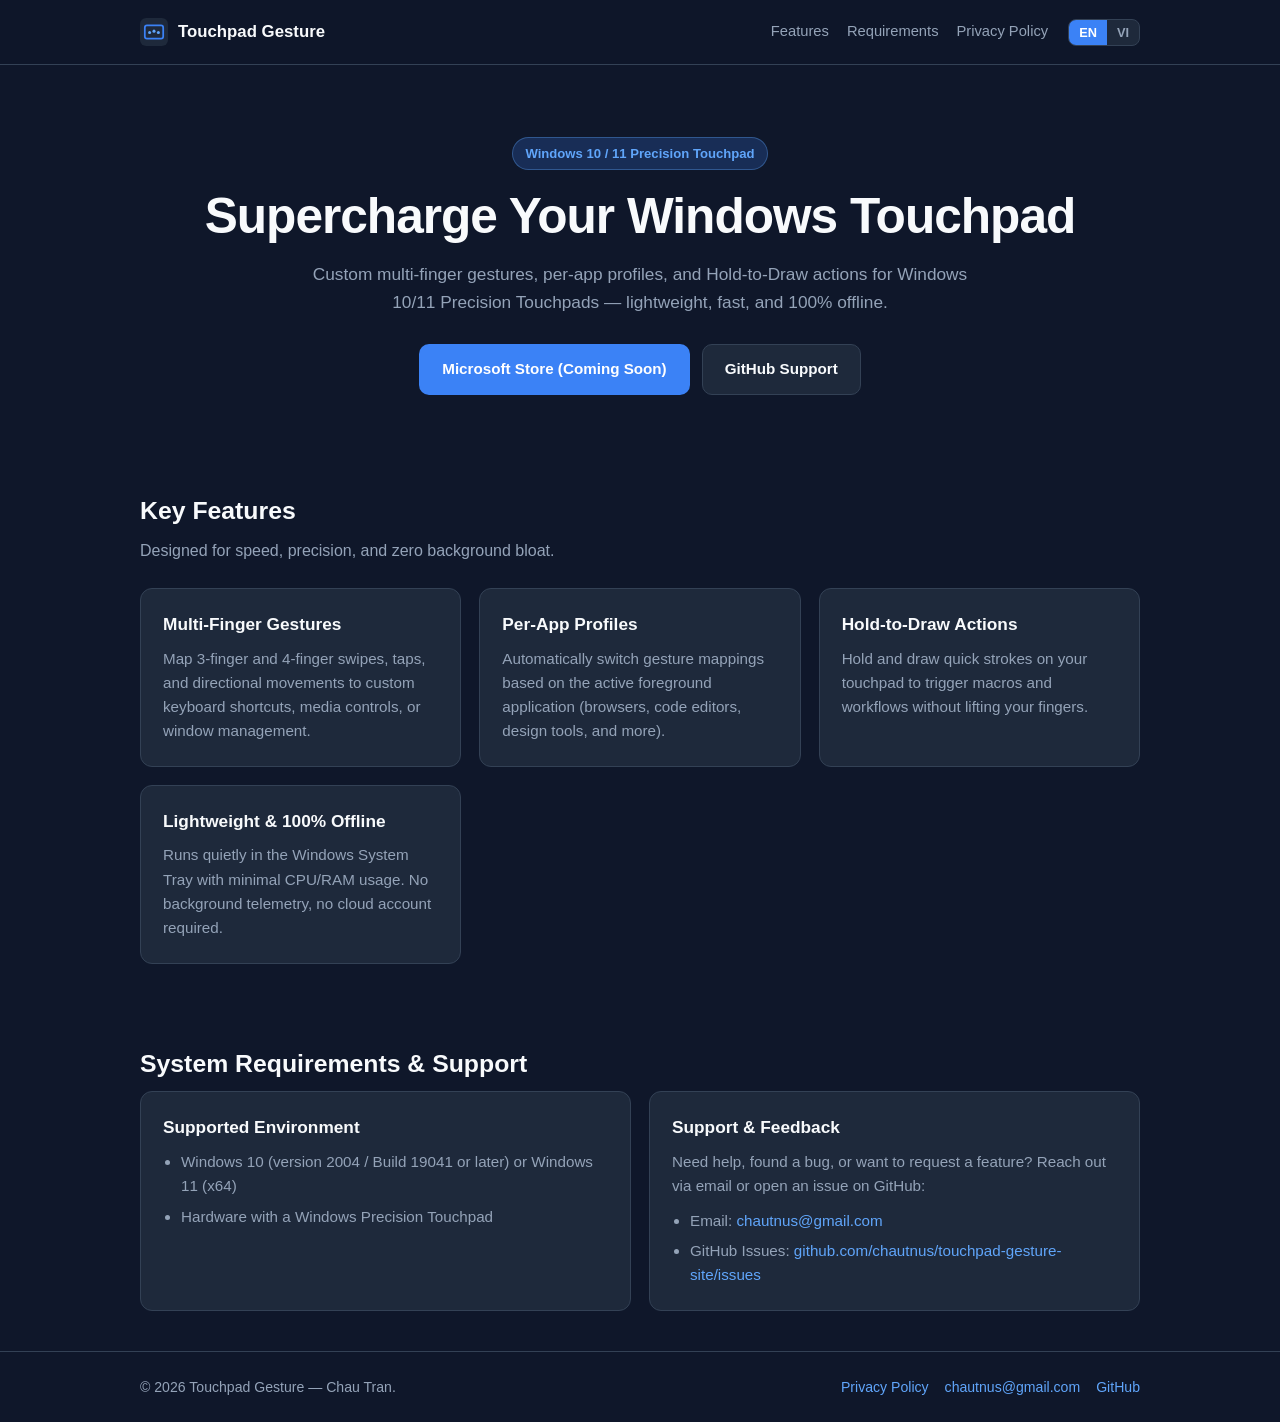
==== index.html @ 79bc2dd9 "Initial landing page and privacy policy for Touchpad Gesture" ====
<!DOCTYPE html>
<html lang="en">
<head>
  <meta charset="UTF-8" />
  <meta name="viewport" content="width=device-width, initial-scale=1.0" />
  <title>Touchpad Gesture — Windows 10/11 Precision Touchpad Utility</title>
  <meta name="description" content="Precision touchpad multi-finger gestures, per-app profiles, and Hold-to-Draw actions for Windows 10/11." />
  <link rel="stylesheet" href="assets/site.css" />
</head>
<body>
  <header class="site-header">
    <div class="container header-inner">
      <a class="brand" href="index.html">
        <svg width="28" height="28" viewBox="0 0 64 64" aria-hidden="true">
          <rect width="64" height="64" rx="14" fill="#1e293b" />
          <rect x="11" y="17" width="42" height="30" rx="5" fill="none" stroke="#3b82f6" stroke-width="4" />
          <circle cx="22" cy="33" r="3.5" fill="#60a5fa" />
          <circle cx="32" cy="30" r="3.5" fill="#60a5fa" />
          <circle cx="42" cy="33" r="3.5" fill="#60a5fa" />
        </svg>
        <span>Touchpad Gesture</span>
      </a>

      <div class="nav-group">
        <nav class="nav-links" aria-label="Primary">
          <a href="#features" data-i18n="nav_features">Features</a>
          <a href="#requirements" data-i18n="nav_requirements">Requirements</a>
          <a href="privacy.html" data-i18n="nav_privacy">Privacy Policy</a>
        </nav>

        <div class="lang-switch" role="group" aria-label="Language">
          <button type="button" class="lang-btn" data-lang="en">EN</button>
          <button type="button" class="lang-btn" data-lang="vi">VI</button>
        </div>
      </div>
    </div>
  </header>

  <main>
    <section class="hero">
      <div class="container">
        <span class="badge" data-i18n="hero_badge">Windows 10 / 11 Precision Touchpad</span>
        <h1 data-i18n="hero_title">Supercharge Your Windows Touchpad</h1>
        <p data-i18n="hero_desc">
          Custom multi-finger gestures, per-app profiles, and Hold-to-Draw actions for Windows 10/11 Precision Touchpads — lightweight, fast, and 100% offline.
        </p>
        <div class="cta-row">
          <a class="btn btn-primary" href="#features" data-i18n="hero_cta_store">
            Microsoft Store (Coming Soon)
          </a>
          <a class="btn btn-secondary" href="https://github.com/chautnus/touchpad-gesture-site/issues" target="_blank" rel="noopener noreferrer">
            GitHub Support
          </a>
        </div>
      </div>
    </section>

    <section id="features" class="section">
      <div class="container">
        <h2 class="section-title" data-i18n="features_title">Key Features</h2>
        <p class="section-sub" data-i18n="features_sub">Designed for speed, precision, and zero background bloat.</p>

        <div class="grid-2">
          <article class="card">
            <h3 data-i18n="feat_1_title">Multi-Finger Gestures</h3>
            <p data-i18n="feat_1_desc">
              Map 3-finger and 4-finger swipes, taps, and directional movements to custom keyboard shortcuts, media controls, or window management.
            </p>
          </article>

          <article class="card">
            <h3 data-i18n="feat_2_title">Per-App Profiles</h3>
            <p data-i18n="feat_2_desc">
              Automatically switch gesture mappings based on the active foreground application (browsers, code editors, design tools, and more).
            </p>
          </article>

          <article class="card">
            <h3 data-i18n="feat_3_title">Hold-to-Draw Actions</h3>
            <p data-i18n="feat_3_desc">
              Hold and draw quick strokes on your touchpad to trigger macros and workflows without lifting your fingers.
            </p>
          </article>

          <article class="card">
            <h3 data-i18n="feat_4_title">Lightweight &amp; 100% Offline</h3>
            <p data-i18n="feat_4_desc">
              Runs quietly in the Windows System Tray with minimal CPU/RAM usage. No background telemetry, no cloud account required.
            </p>
          </article>
        </div>
      </div>
    </section>

    <section id="requirements" class="section">
      <div class="container">
        <h2 class="section-title" data-i18n="req_title">System Requirements &amp; Support</h2>
        <div class="grid-2">
          <article class="card">
            <h3 data-i18n="req_os_title">Supported Environment</h3>
            <ul>
              <li data-i18n="req_os_1">Windows 10 (version 2004 / Build 19041 or later) or Windows 11 (x64)</li>
              <li data-i18n="req_os_2">Hardware with a Windows Precision Touchpad</li>
            </ul>
          </article>

          <article class="card">
            <h3 data-i18n="support_title">Support &amp; Feedback</h3>
            <p data-i18n="support_desc">
              Need help, found a bug, or want to request a feature? Reach out via email or open an issue on GitHub:
            </p>
            <ul style="margin-top: 10px;">
              <li>
                <span data-i18n="support_email_label">Email:</span>
                <a href="mailto:chautnus@gmail.com">chautnus@gmail.com</a>
              </li>
              <li>
                <span data-i18n="support_github_label">GitHub Issues:</span>
                <a href="https://github.com/chautnus/touchpad-gesture-site/issues" target="_blank" rel="noopener noreferrer">
                  github.com/chautnus/touchpad-gesture-site/issues
                </a>
              </li>
            </ul>
          </article>
        </div>
      </div>
    </section>
  </main>

  <footer class="site-footer">
    <div class="container footer-inner">
      <span data-i18n="footer_copy">© 2026 Touchpad Gesture — Chau Tran.</span>
      <div class="footer-links">
        <a href="privacy.html" data-i18n="nav_privacy">Privacy Policy</a>
        <a href="mailto:chautnus@gmail.com">chautnus@gmail.com</a>
        <a href="https://github.com/chautnus/touchpad-gesture-site" target="_blank" rel="noopener noreferrer">GitHub</a>
      </div>
    </div>
  </footer>

  <script src="assets/i18n.js"></script>
</body>
</html>
---- assets/site.css ----
:root {
  --bg: #0f172a;
  --surface: #1e293b;
  --surface-hover: #26354d;
  --border: #334155;
  --text: #f8fafc;
  --text-muted: #94a3b8;
  --accent: #3b82f6;
  --accent-light: #60a5fa;
  --accent-glow: rgba(59, 130, 246, 0.22);
  --radius: 12px;
  --max-w: 1040px;
}

* {
  box-sizing: border-box;
  margin: 0;
  padding: 0;
}

html {
  scroll-behavior: smooth;
}

body {
  font-family: -apple-system, BlinkMacSystemFont, "Segoe UI", Roboto, Inter, sans-serif;
  background: var(--bg);
  color: var(--text);
  line-height: 1.6;
  min-height: 100vh;
  display: flex;
  flex-direction: column;
}

a {
  color: var(--accent-light);
  text-decoration: none;
}

a:hover {
  text-decoration: underline;
}

.container {
  width: 100%;
  max-width: var(--max-w);
  margin: 0 auto;
  padding: 0 20px;
}

/* Header */
.site-header {
  border-bottom: 1px solid var(--border);
  background: rgba(15, 23, 42, 0.88);
  backdrop-filter: blur(10px);
  position: sticky;
  top: 0;
  z-index: 20;
}

.header-inner {
  display: flex;
  align-items: center;
  justify-content: space-between;
  gap: 16px;
  min-height: 64px;
}

.brand {
  display: flex;
  align-items: center;
  gap: 10px;
  font-weight: 700;
  font-size: 1.05rem;
  color: var(--text);
}

.brand:hover {
  text-decoration: none;
}

.nav-group {
  display: flex;
  align-items: center;
  gap: 20px;
  flex-wrap: wrap;
}

.nav-links {
  display: flex;
  align-items: center;
  gap: 18px;
}

.nav-links a {
  color: var(--text-muted);
  font-size: 0.92rem;
  font-weight: 500;
}

.nav-links a:hover,
.nav-links a.active {
  color: var(--text);
  text-decoration: none;
}

.lang-switch {
  display: inline-flex;
  background: var(--surface);
  border: 1px solid var(--border);
  border-radius: 8px;
  overflow: hidden;
}

.lang-btn {
  background: transparent;
  color: var(--text-muted);
  border: none;
  padding: 5px 10px;
  font-size: 0.8rem;
  font-weight: 600;
  cursor: pointer;
}

.lang-btn.active {
  background: var(--accent);
  color: #fff;
}

/* Main */
main {
  flex: 1;
}

/* Hero */
.hero {
  padding: 72px 0 56px;
  text-align: center;
}

.badge {
  display: inline-block;
  padding: 5px 12px;
  border-radius: 999px;
  background: var(--accent-glow);
  border: 1px solid rgba(96, 165, 250, 0.35);
  color: var(--accent-light);
  font-size: 0.82rem;
  font-weight: 600;
  margin-bottom: 18px;
}

.hero h1 {
  font-size: clamp(2rem, 4.5vw, 3.1rem);
  line-height: 1.15;
  letter-spacing: -0.02em;
  margin-bottom: 16px;
}

.hero p {
  max-width: 660px;
  margin: 0 auto 28px;
  color: var(--text-muted);
  font-size: 1.08rem;
}

.cta-row {
  display: flex;
  justify-content: center;
  gap: 12px;
  flex-wrap: wrap;
}

.btn {
  display: inline-flex;
  align-items: center;
  justify-content: center;
  gap: 8px;
  padding: 12px 22px;
  border-radius: 10px;
  font-weight: 600;
  font-size: 0.95rem;
  border: 1px solid transparent;
  transition: background 0.15s ease, border-color 0.15s ease;
}

.btn:hover {
  text-decoration: none;
}

.btn-primary {
  background: var(--accent);
  color: #fff;
}

.btn-primary:hover {
  background: #2563eb;
}

.btn-secondary {
  background: var(--surface);
  color: var(--text);
  border-color: var(--border);
}

.btn-secondary:hover {
  background: var(--surface-hover);
}

/* Sections */
.section {
  padding: 40px 0;
}

.section-title {
  font-size: 1.55rem;
  margin-bottom: 8px;
}

.section-sub {
  color: var(--text-muted);
  margin-bottom: 24px;
}

.grid-2 {
  display: grid;
  grid-template-columns: repeat(auto-fit, minmax(260px, 1fr));
  gap: 18px;
}

.card {
  background: var(--surface);
  border: 1px solid var(--border);
  border-radius: var(--radius);
  padding: 22px;
}

.card h3 {
  font-size: 1.08rem;
  margin-bottom: 8px;
  color: var(--text);
}

.card p,
.card li {
  color: var(--text-muted);
  font-size: 0.95rem;
}

.card ul {
  padding-left: 18px;
  display: grid;
  gap: 6px;
}

/* Legal / Privacy page */
.doc-wrap {
  max-width: 780px;
  margin: 0 auto;
  padding: 48px 0 64px;
}

.doc-wrap h1 {
  font-size: clamp(1.75rem, 3.5vw, 2.35rem);
  margin-bottom: 8px;
}

.doc-meta {
  color: var(--text-muted);
  font-size: 0.9rem;
  margin-bottom: 28px;
}

.doc-section {
  background: var(--surface);
  border: 1px solid var(--border);
  border-radius: var(--radius);
  padding: 22px 24px;
  margin-bottom: 16px;
}

.doc-section h2 {
  font-size: 1.12rem;
  margin-bottom: 10px;
  color: var(--accent-light);
}

.doc-section p,
.doc-section li {
  color: var(--text-muted);
  font-size: 0.96rem;
}

.doc-section ul {
  padding-left: 20px;
  margin-top: 8px;
  display: grid;
  gap: 6px;
}

/* Footer */
.site-footer {
  border-top: 1px solid var(--border);
  padding: 24px 0;
  color: var(--text-muted);
  font-size: 0.88rem;
}

.footer-inner {
  display: flex;
  justify-content: space-between;
  align-items: center;
  gap: 12px;
  flex-wrap: wrap;
}

.footer-links {
  display: flex;
  gap: 16px;
  flex-wrap: wrap;
}

@media (max-width: 640px) {
  .header-inner {
    padding: 10px 0;
  }

  .hero {
    padding: 48px 0 36px;
  }
}
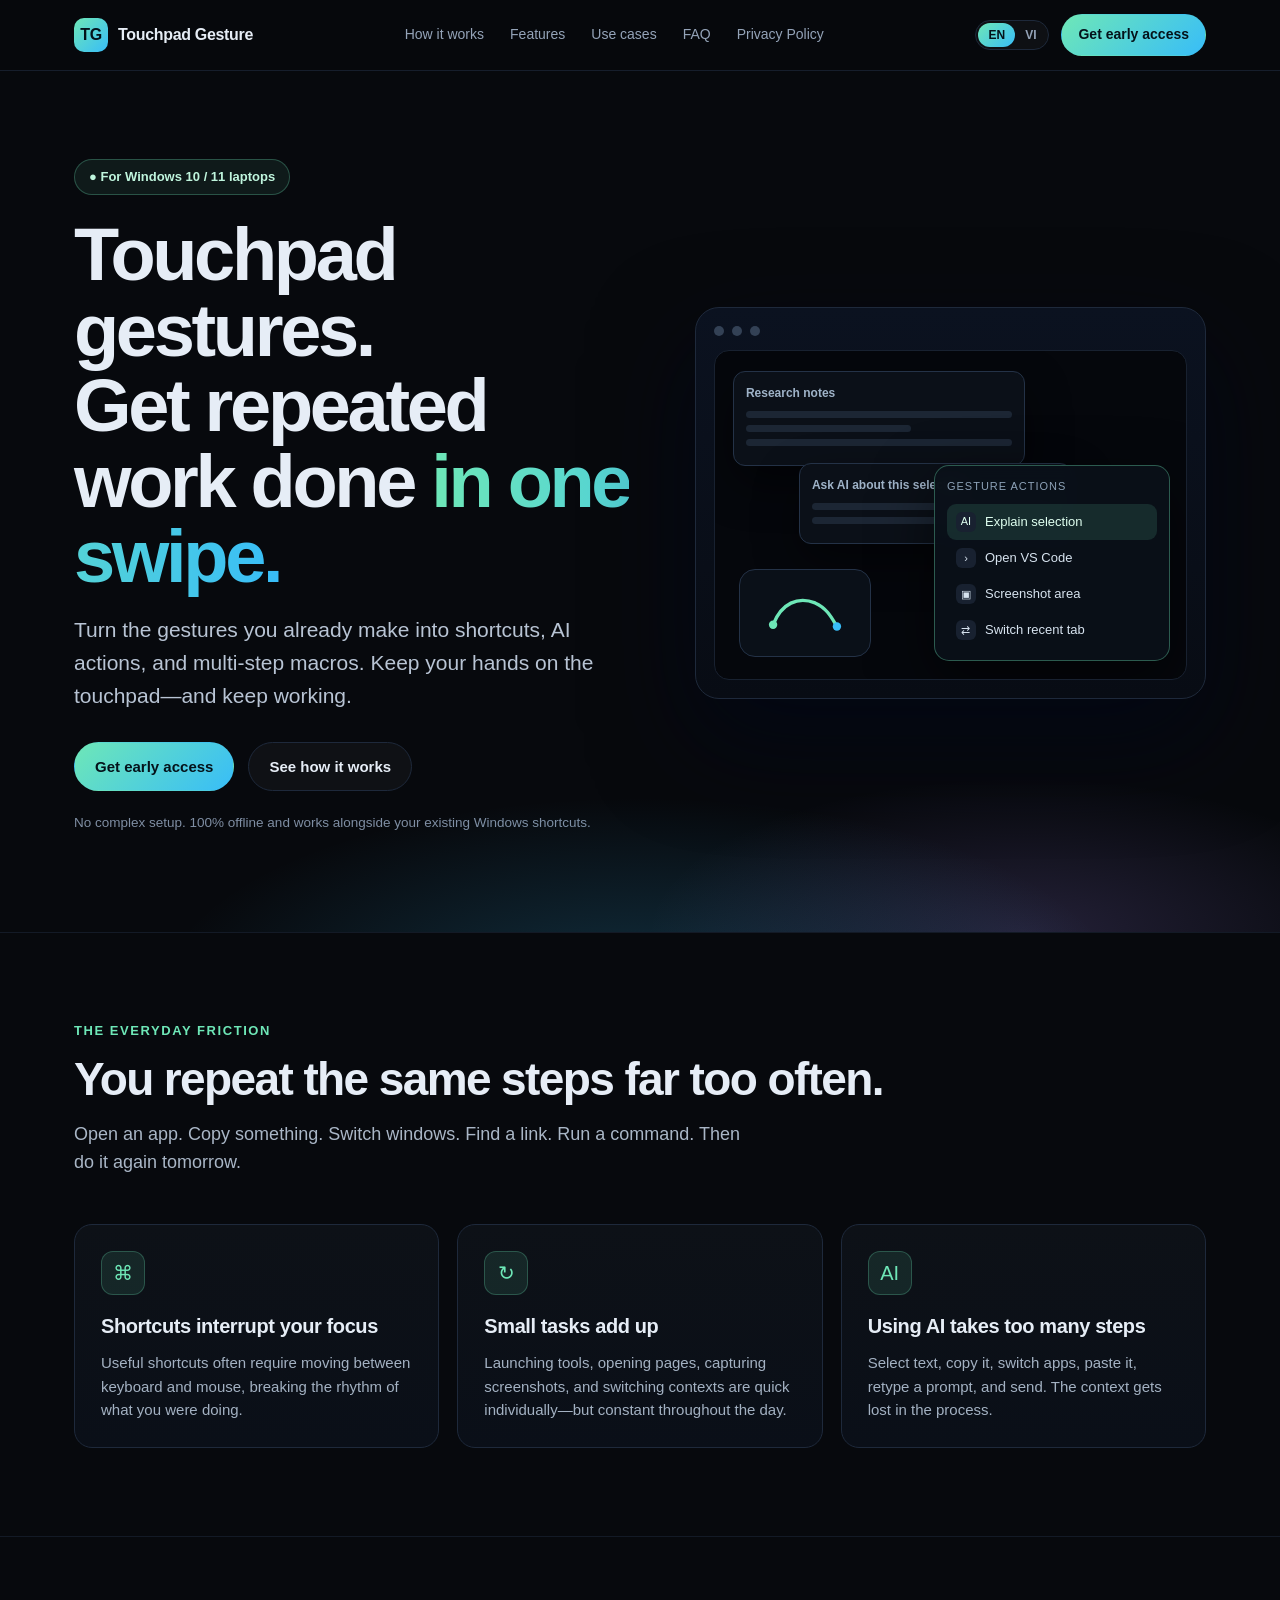
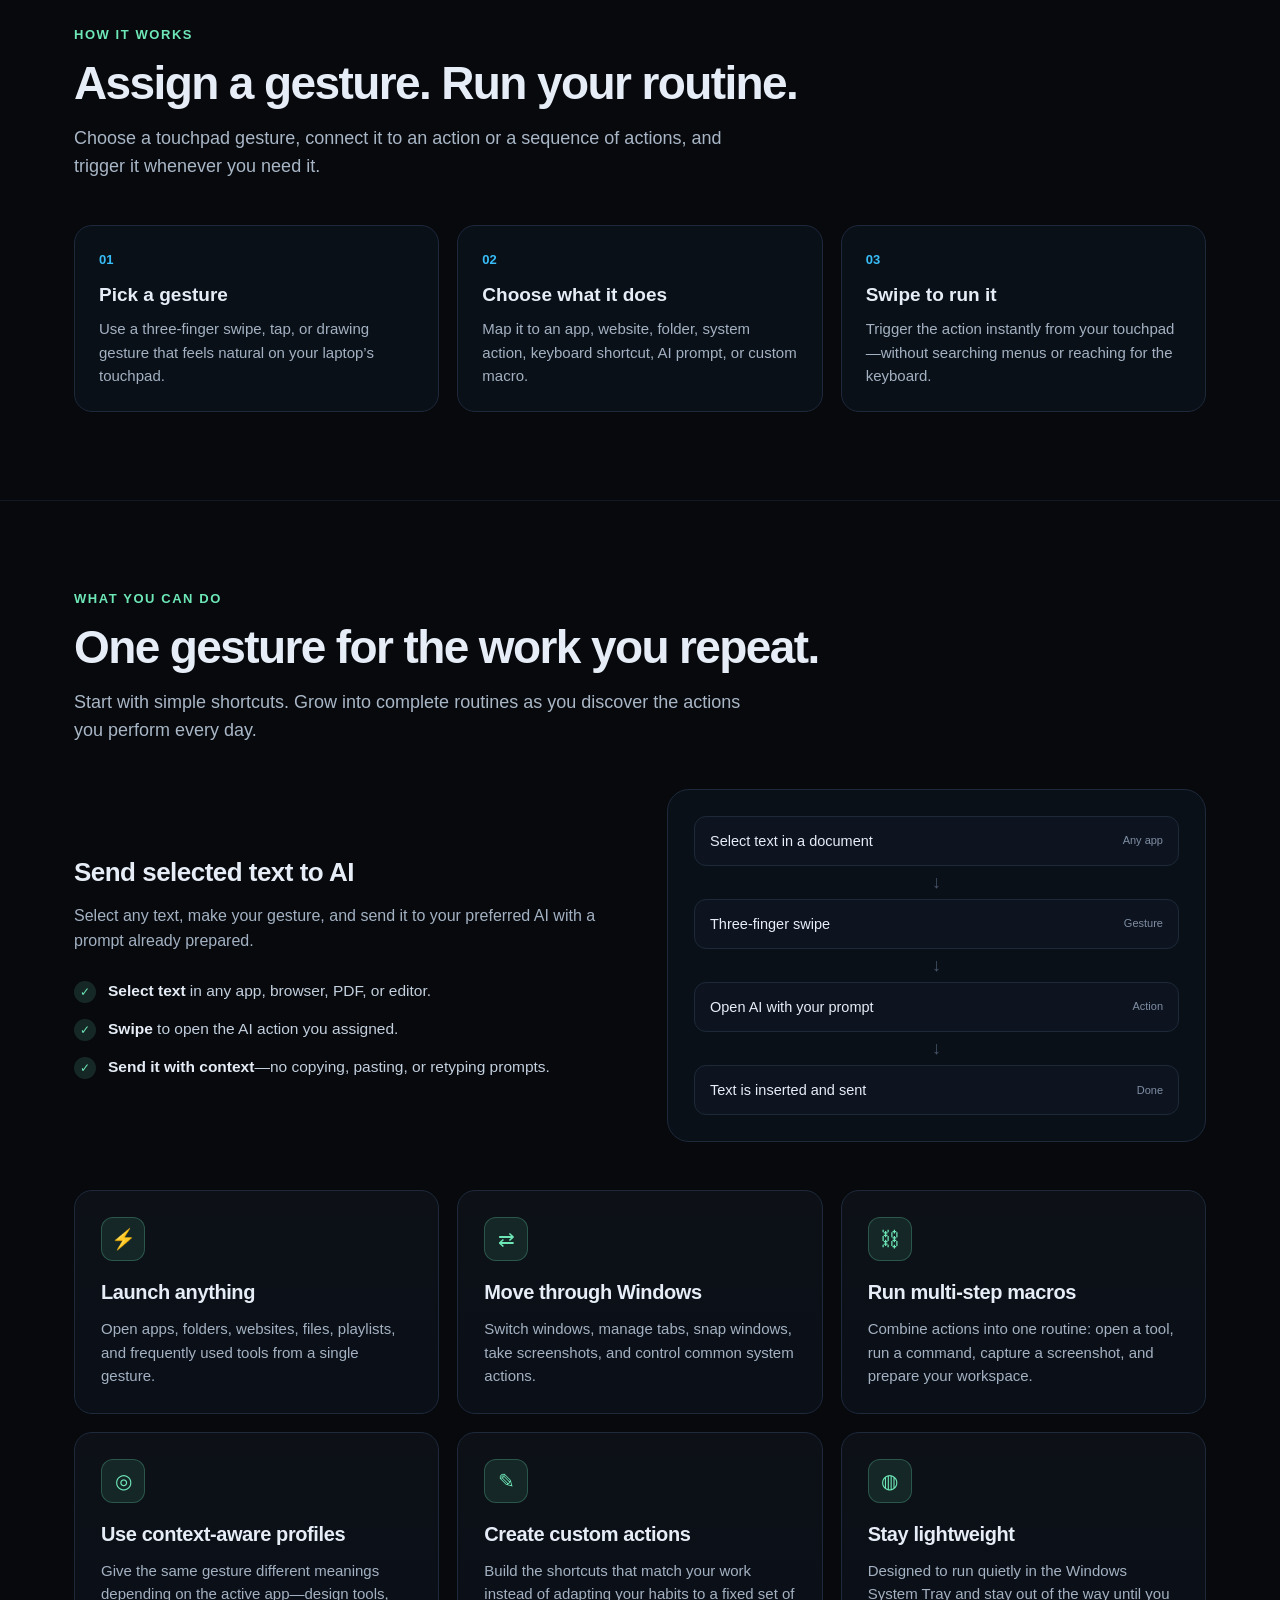
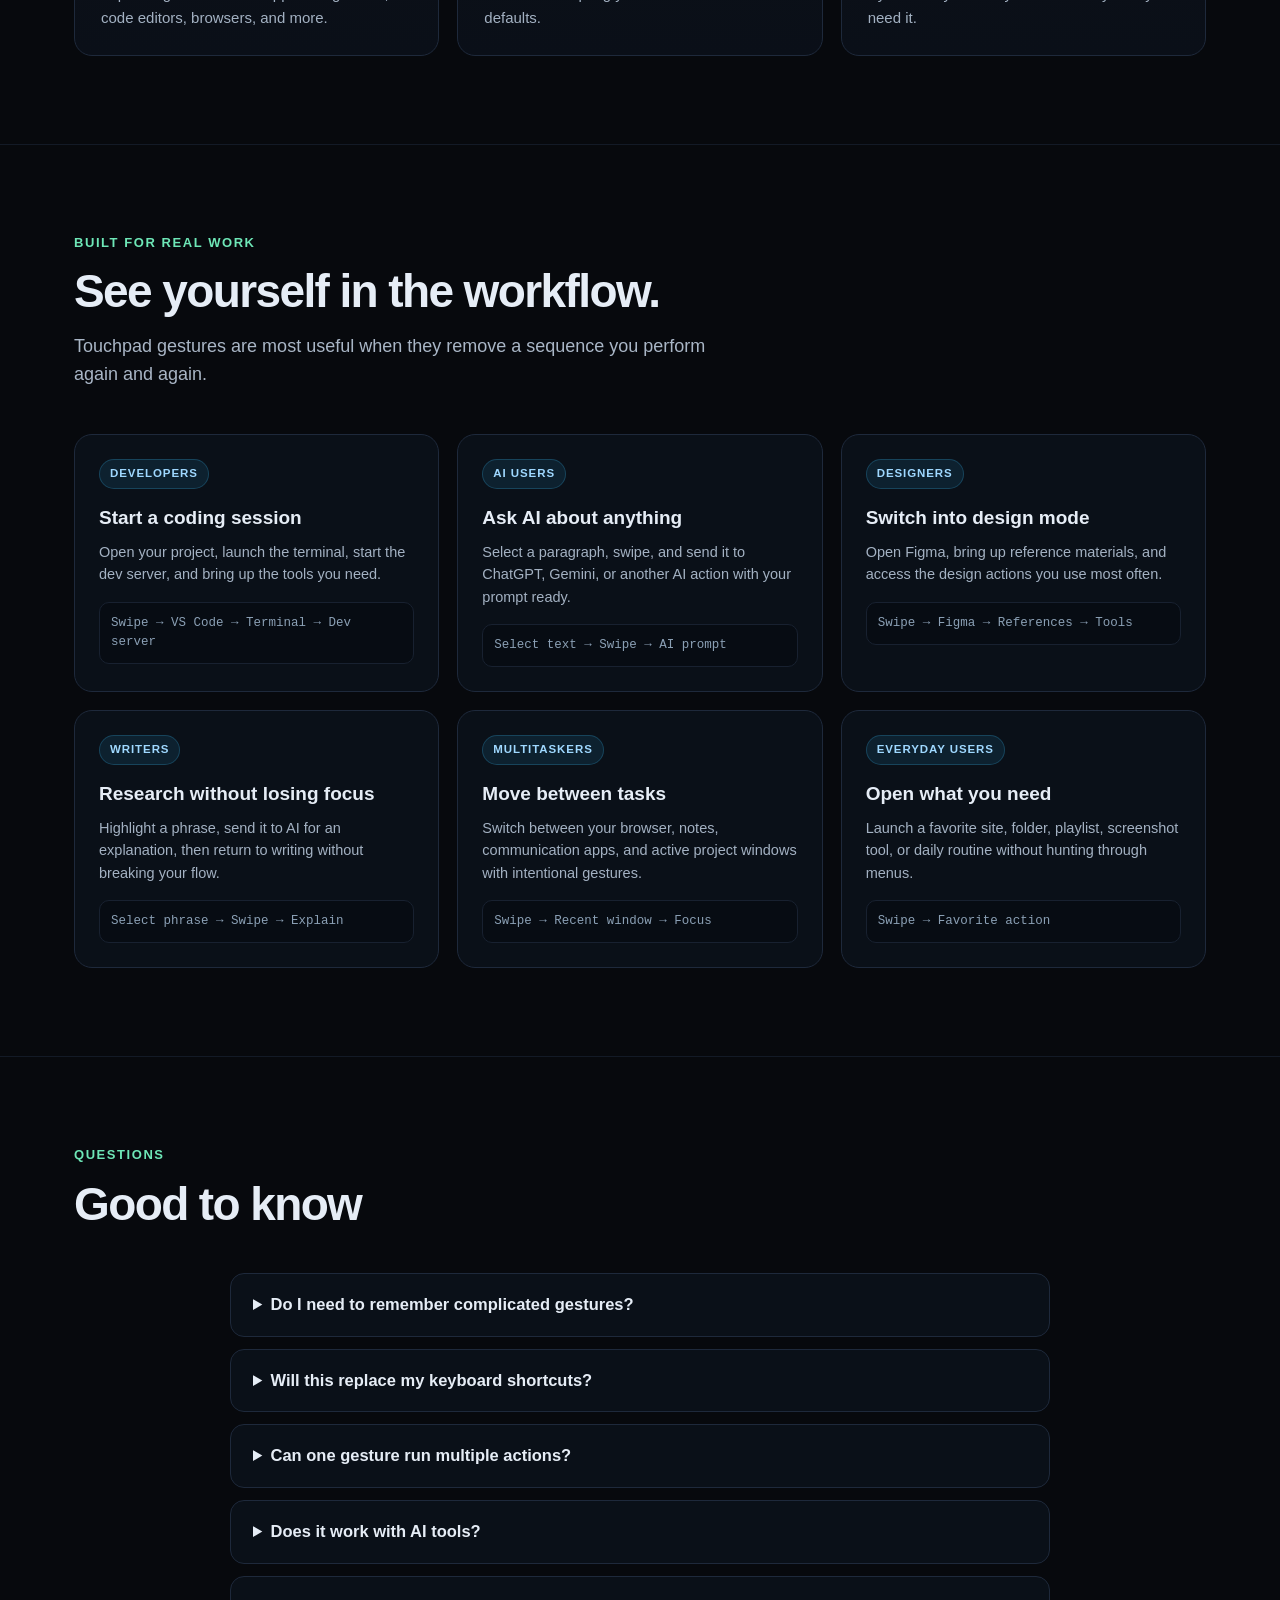
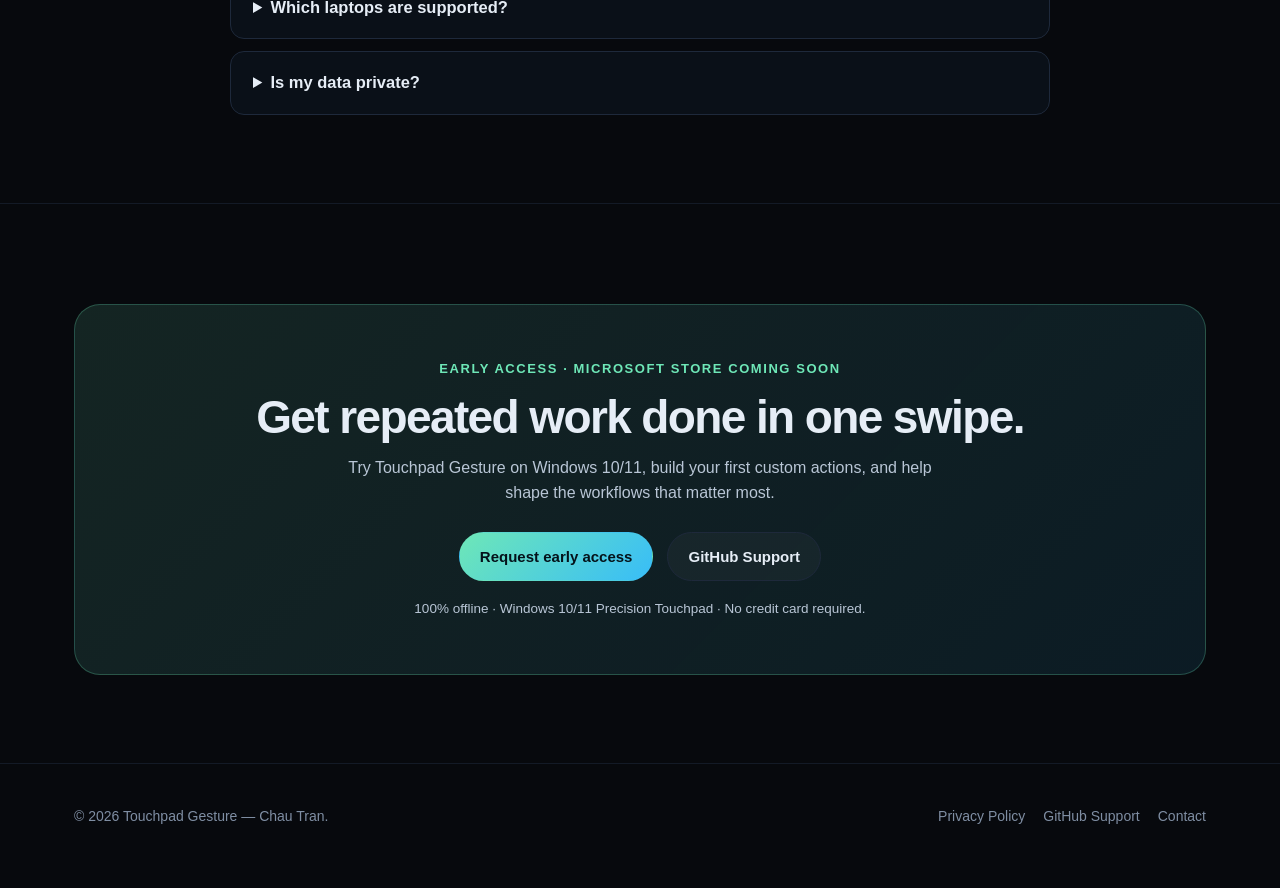
==== commit 68f816c2: "feat(site): update bilingual landing page to new dark template" ====
--- a/index.html
+++ b/index.html
@@ -1,143 +1,301 @@
-<!DOCTYPE html>
+<!doctype html>
 <html lang="en">
 <head>
-  <meta charset="UTF-8" />
-  <meta name="viewport" content="width=device-width, initial-scale=1.0" />
-  <title>Touchpad Gesture — Windows 10/11 Precision Touchpad Utility</title>
-  <meta name="description" content="Precision touchpad multi-finger gestures, per-app profiles, and Hold-to-Draw actions for Windows 10/11." />
-  <link rel="stylesheet" href="assets/site.css" />
+  <meta charset="utf-8" />
+  <meta name="viewport" content="width=device-width,initial-scale=1" />
+  <title>Touchpad Gesture — Get repeated work done in one swipe</title>
+  <meta name="description" content="Assign touchpad gestures to apps, shortcuts, AI actions, and multi-step macros on Windows 10/11. Get repeated work done in one swipe—without leaving your touchpad." />
+  <link rel="stylesheet" href="assets/landing.css" />
 </head>
 <body>
-  <header class="site-header">
-    <div class="container header-inner">
-      <a class="brand" href="index.html">
-        <svg width="28" height="28" viewBox="0 0 64 64" aria-hidden="true">
-          <rect width="64" height="64" rx="14" fill="#1e293b" />
-          <rect x="11" y="17" width="42" height="30" rx="5" fill="none" stroke="#3b82f6" stroke-width="4" />
-          <circle cx="22" cy="33" r="3.5" fill="#60a5fa" />
-          <circle cx="32" cy="30" r="3.5" fill="#60a5fa" />
-          <circle cx="42" cy="33" r="3.5" fill="#60a5fa" />
-        </svg>
-        <span>Touchpad Gesture</span>
-      </a>
-
-      <div class="nav-group">
-        <nav class="nav-links" aria-label="Primary">
-          <a href="#features" data-i18n="nav_features">Features</a>
-          <a href="#requirements" data-i18n="nav_requirements">Requirements</a>
-          <a href="privacy.html" data-i18n="nav_privacy">Privacy Policy</a>
-        </nav>
-
-        <div class="lang-switch" role="group" aria-label="Language">
-          <button type="button" class="lang-btn" data-lang="en">EN</button>
-          <button type="button" class="lang-btn" data-lang="vi">VI</button>
-        </div>
-      </div>
-    </div>
-  </header>
-
-  <main>
-    <section class="hero">
-      <div class="container">
-        <span class="badge" data-i18n="hero_badge">Windows 10 / 11 Precision Touchpad</span>
-        <h1 data-i18n="hero_title">Supercharge Your Windows Touchpad</h1>
-        <p data-i18n="hero_desc">
-          Custom multi-finger gestures, per-app profiles, and Hold-to-Draw actions for Windows 10/11 Precision Touchpads — lightweight, fast, and 100% offline.
-        </p>
-        <div class="cta-row">
-          <a class="btn btn-primary" href="#features" data-i18n="hero_cta_store">
-            Microsoft Store (Coming Soon)
-          </a>
-          <a class="btn btn-secondary" href="https://github.com/chautnus/touchpad-gesture-site/issues" target="_blank" rel="noopener noreferrer">
-            GitHub Support
-          </a>
-        </div>
-      </div>
-    </section>
-
-    <section id="features" class="section">
-      <div class="container">
-        <h2 class="section-title" data-i18n="features_title">Key Features</h2>
-        <p class="section-sub" data-i18n="features_sub">Designed for speed, precision, and zero background bloat.</p>
-
-        <div class="grid-2">
-          <article class="card">
-            <h3 data-i18n="feat_1_title">Multi-Finger Gestures</h3>
-            <p data-i18n="feat_1_desc">
-              Map 3-finger and 4-finger swipes, taps, and directional movements to custom keyboard shortcuts, media controls, or window management.
-            </p>
-          </article>
-
-          <article class="card">
-            <h3 data-i18n="feat_2_title">Per-App Profiles</h3>
-            <p data-i18n="feat_2_desc">
-              Automatically switch gesture mappings based on the active foreground application (browsers, code editors, design tools, and more).
-            </p>
-          </article>
-
-          <article class="card">
-            <h3 data-i18n="feat_3_title">Hold-to-Draw Actions</h3>
-            <p data-i18n="feat_3_desc">
-              Hold and draw quick strokes on your touchpad to trigger macros and workflows without lifting your fingers.
-            </p>
-          </article>
-
-          <article class="card">
-            <h3 data-i18n="feat_4_title">Lightweight &amp; 100% Offline</h3>
-            <p data-i18n="feat_4_desc">
-              Runs quietly in the Windows System Tray with minimal CPU/RAM usage. No background telemetry, no cloud account required.
-            </p>
-          </article>
-        </div>
-      </div>
-    </section>
-
-    <section id="requirements" class="section">
-      <div class="container">
-        <h2 class="section-title" data-i18n="req_title">System Requirements &amp; Support</h2>
-        <div class="grid-2">
-          <article class="card">
-            <h3 data-i18n="req_os_title">Supported Environment</h3>
-            <ul>
-              <li data-i18n="req_os_1">Windows 10 (version 2004 / Build 19041 or later) or Windows 11 (x64)</li>
-              <li data-i18n="req_os_2">Hardware with a Windows Precision Touchpad</li>
-            </ul>
-          </article>
-
-          <article class="card">
-            <h3 data-i18n="support_title">Support &amp; Feedback</h3>
-            <p data-i18n="support_desc">
-              Need help, found a bug, or want to request a feature? Reach out via email or open an issue on GitHub:
-            </p>
-            <ul style="margin-top: 10px;">
-              <li>
-                <span data-i18n="support_email_label">Email:</span>
-                <a href="mailto:chautnus@gmail.com">chautnus@gmail.com</a>
-              </li>
-              <li>
-                <span data-i18n="support_github_label">GitHub Issues:</span>
-                <a href="https://github.com/chautnus/touchpad-gesture-site/issues" target="_blank" rel="noopener noreferrer">
-                  github.com/chautnus/touchpad-gesture-site/issues
-                </a>
-              </li>
-            </ul>
-          </article>
-        </div>
-      </div>
-    </section>
-  </main>
-
-  <footer class="site-footer">
-    <div class="container footer-inner">
-      <span data-i18n="footer_copy">© 2026 Touchpad Gesture — Chau Tran.</span>
-      <div class="footer-links">
-        <a href="privacy.html" data-i18n="nav_privacy">Privacy Policy</a>
-        <a href="mailto:chautnus@gmail.com">chautnus@gmail.com</a>
-        <a href="https://github.com/chautnus/touchpad-gesture-site" target="_blank" rel="noopener noreferrer">GitHub</a>
-      </div>
-    </div>
-  </footer>
-
-  <script src="assets/i18n.js"></script>
+
+<header>
+  <div class="container nav">
+    <a class="brand" href="#top"><span class="mark">TG</span> <span>Touchpad Gesture</span></a>
+    <nav class="nav-links" aria-label="Primary">
+      <a href="#how" data-i18n="nav_how">How it works</a>
+      <a href="#features" data-i18n="nav_features">Features</a>
+      <a href="#usecases" data-i18n="nav_usecases">Use cases</a>
+      <a href="#faq" data-i18n="nav_faq">FAQ</a>
+      <a href="privacy.html" data-i18n="nav_privacy">Privacy Policy</a>
+    </nav>
+    <div class="nav-actions">
+      <div class="lang-switch" role="group" aria-label="Language">
+        <button type="button" class="lang-btn" data-lang="en">EN</button>
+        <button type="button" class="lang-btn" data-lang="vi">VI</button>
+      </div>
+      <a class="btn btn-primary btn-sm" href="#early-access" data-i18n="nav_cta">Get early access</a>
+    </div>
+  </div>
+</header>
+
+<main id="top">
+
+<section class="hero">
+  <div class="glow" aria-hidden="true"></div>
+  <div class="container hero-grid">
+    <div>
+      <span class="pill" data-i18n="hero_pill">● For Windows 10 / 11 laptops</span>
+      <h1 data-i18n-html="hero_title_html">Touchpad gestures.<br>Get repeated work done <span class="accent">in one swipe.</span></h1>
+      <p class="sub" data-i18n="hero_sub">Turn the gestures you already make into shortcuts, AI actions, and multi-step macros. Keep your hands on the touchpad—and keep working.</p>
+      <div class="hero-ctas">
+        <a class="btn btn-primary" href="#early-access" data-i18n="hero_cta_primary">Get early access</a>
+        <a class="btn btn-ghost" href="#how" data-i18n="hero_cta_secondary">See how it works</a>
+      </div>
+      <p class="trust" data-i18n="hero_trust">No complex setup. 100% offline and works alongside your existing Windows shortcuts.</p>
+    </div>
+
+    <div class="mock" aria-hidden="true">
+      <div class="mock-top"><span class="dot"></span><span class="dot"></span><span class="dot"></span></div>
+      <div class="mock-screen">
+        <div class="window w1">
+          <h4 data-i18n="mock_w1">Research notes</h4>
+          <div class="bar"></div><div class="bar short"></div><div class="bar"></div>
+        </div>
+        <div class="window w2">
+          <h4 data-i18n="mock_w2">Ask AI about this selection</h4>
+          <div class="bar"></div><div class="bar short"></div>
+        </div>
+        <div class="palette">
+          <div class="palette-title" data-i18n="mock_palette_title">Gesture actions</div>
+          <div class="action active"><span class="icon-chip">AI</span> <span data-i18n="mock_act_1">Explain selection</span></div>
+          <div class="action"><span class="icon-chip">›</span> <span data-i18n="mock_act_2">Open VS Code</span></div>
+          <div class="action"><span class="icon-chip">▣</span> <span data-i18n="mock_act_3">Screenshot area</span></div>
+          <div class="action"><span class="icon-chip">⇄</span> <span data-i18n="mock_act_4">Switch recent tab</span></div>
+        </div>
+        <div class="gesture">
+          <svg viewBox="0 0 100 64" fill="none">
+            <path d="M12 46C22 20 42 12 62 20c14 6 20 18 26 28" stroke="#6ee7b7" stroke-width="4" stroke-linecap="round" />
+            <circle cx="12" cy="46" r="5" fill="#6ee7b7" />
+            <circle cx="88" cy="48" r="5" fill="#38bdf8" />
+          </svg>
+        </div>
+      </div>
+    </div>
+  </div>
+</section>
+
+<section class="section" id="problem">
+  <div class="container">
+    <div class="eyebrow" data-i18n="prob_eyebrow">The everyday friction</div>
+    <h2 data-i18n="prob_title">You repeat the same steps far too often.</h2>
+    <p class="lead" data-i18n="prob_lead">Open an app. Copy something. Switch windows. Find a link. Run a command. Then do it again tomorrow.</p>
+    <div class="grid3">
+      <div class="card">
+        <div class="icon">⌘</div>
+        <h3 data-i18n="prob_1_title">Shortcuts interrupt your focus</h3>
+        <p data-i18n="prob_1_desc">Useful shortcuts often require moving between keyboard and mouse, breaking the rhythm of what you were doing.</p>
+      </div>
+      <div class="card">
+        <div class="icon">↻</div>
+        <h3 data-i18n="prob_2_title">Small tasks add up</h3>
+        <p data-i18n="prob_2_desc">Launching tools, opening pages, capturing screenshots, and switching contexts are quick individually—but constant throughout the day.</p>
+      </div>
+      <div class="card">
+        <div class="icon">AI</div>
+        <h3 data-i18n="prob_3_title">Using AI takes too many steps</h3>
+        <p data-i18n="prob_3_desc">Select text, copy it, switch apps, paste it, retype a prompt, and send. The context gets lost in the process.</p>
+      </div>
+    </div>
+  </div>
+</section>
+
+<section class="section" id="how">
+  <div class="container">
+    <div class="eyebrow" data-i18n="how_eyebrow">How it works</div>
+    <h2 data-i18n="how_title">Assign a gesture. Run your routine.</h2>
+    <p class="lead" data-i18n="how_lead">Choose a touchpad gesture, connect it to an action or a sequence of actions, and trigger it whenever you need it.</p>
+    <div class="steps">
+      <div class="step">
+        <div class="step-num">01</div>
+        <h3 data-i18n="how_1_title">Pick a gesture</h3>
+        <p data-i18n="how_1_desc">Use a three-finger swipe, tap, or drawing gesture that feels natural on your laptop’s touchpad.</p>
+      </div>
+      <div class="step">
+        <div class="step-num">02</div>
+        <h3 data-i18n="how_2_title">Choose what it does</h3>
+        <p data-i18n="how_2_desc">Map it to an app, website, folder, system action, keyboard shortcut, AI prompt, or custom macro.</p>
+      </div>
+      <div class="step">
+        <div class="step-num">03</div>
+        <h3 data-i18n="how_3_title">Swipe to run it</h3>
+        <p data-i18n="how_3_desc">Trigger the action instantly from your touchpad—without searching menus or reaching for the keyboard.</p>
+      </div>
+    </div>
+  </div>
+</section>
+
+<section class="section" id="features">
+  <div class="container">
+    <div class="eyebrow" data-i18n="feat_eyebrow">What you can do</div>
+    <h2 data-i18n="feat_title">One gesture for the work you repeat.</h2>
+    <p class="lead" data-i18n="feat_lead">Start with simple shortcuts. Grow into complete routines as you discover the actions you perform every day.</p>
+
+    <div class="split">
+      <div>
+        <h3 class="split-title" data-i18n="ai_title">Send selected text to AI</h3>
+        <p class="split-desc" data-i18n="ai_desc">Select any text, make your gesture, and send it to your preferred AI with a prompt already prepared.</p>
+        <div class="checklist">
+          <div class="check"><span class="check-icon">✓</span><span data-i18n-html="ai_c1_html"><b>Select text</b> in any app, browser, PDF, or editor.</span></div>
+          <div class="check"><span class="check-icon">✓</span><span data-i18n-html="ai_c2_html"><b>Swipe</b> to open the AI action you assigned.</span></div>
+          <div class="check"><span class="check-icon">✓</span><span data-i18n-html="ai_c3_html"><b>Send it with context</b>—no copying, pasting, or retyping prompts.</span></div>
+        </div>
+      </div>
+      <div class="panel">
+        <div class="flow">
+          <div class="flow-row"><span data-i18n="ai_f1">Select text in a document</span> <span class="tag" data-i18n="ai_f1_tag">Any app</span></div>
+          <div class="arrow">↓</div>
+          <div class="flow-row"><span data-i18n="ai_f2">Three-finger swipe</span> <span class="tag" data-i18n="ai_f2_tag">Gesture</span></div>
+          <div class="arrow">↓</div>
+          <div class="flow-row"><span data-i18n="ai_f3">Open AI with your prompt</span> <span class="tag" data-i18n="ai_f3_tag">Action</span></div>
+          <div class="arrow">↓</div>
+          <div class="flow-row"><span data-i18n="ai_f4">Text is inserted and sent</span> <span class="tag" data-i18n="ai_f4_tag">Done</span></div>
+        </div>
+      </div>
+    </div>
+
+    <div class="grid3">
+      <div class="card">
+        <div class="icon">⚡</div>
+        <h3 data-i18n="fcard_1_title">Launch anything</h3>
+        <p data-i18n="fcard_1_desc">Open apps, folders, websites, files, playlists, and frequently used tools from a single gesture.</p>
+      </div>
+      <div class="card">
+        <div class="icon">⇄</div>
+        <h3 data-i18n="fcard_2_title">Move through Windows</h3>
+        <p data-i18n="fcard_2_desc">Switch windows, manage tabs, snap windows, take screenshots, and control common system actions.</p>
+      </div>
+      <div class="card">
+        <div class="icon">⛓</div>
+        <h3 data-i18n="fcard_3_title">Run multi-step macros</h3>
+        <p data-i18n="fcard_3_desc">Combine actions into one routine: open a tool, run a command, capture a screenshot, and prepare your workspace.</p>
+      </div>
+      <div class="card">
+        <div class="icon">◎</div>
+        <h3 data-i18n="fcard_4_title">Use context-aware profiles</h3>
+        <p data-i18n="fcard_4_desc">Give the same gesture different meanings depending on the active app—design tools, code editors, browsers, and more.</p>
+      </div>
+      <div class="card">
+        <div class="icon">✎</div>
+        <h3 data-i18n="fcard_5_title">Create custom actions</h3>
+        <p data-i18n="fcard_5_desc">Build the shortcuts that match your work instead of adapting your habits to a fixed set of defaults.</p>
+      </div>
+      <div class="card">
+        <div class="icon">◍</div>
+        <h3 data-i18n="fcard_6_title">Stay lightweight</h3>
+        <p data-i18n="fcard_6_desc">Designed to run quietly in the Windows System Tray and stay out of the way until you need it.</p>
+      </div>
+    </div>
+  </div>
+</section>
+
+<section class="section" id="usecases">
+  <div class="container">
+    <div class="eyebrow" data-i18n="uc_eyebrow">Built for real work</div>
+    <h2 data-i18n="uc_title">See yourself in the workflow.</h2>
+    <p class="lead" data-i18n="uc_lead">Touchpad gestures are most useful when they remove a sequence you perform again and again.</p>
+    <div class="usecases">
+      <div class="usecase">
+        <span class="badge" data-i18n="uc_1_badge">Developers</span>
+        <h3 data-i18n="uc_1_title">Start a coding session</h3>
+        <p data-i18n="uc_1_desc">Open your project, launch the terminal, start the dev server, and bring up the tools you need.</p>
+        <div class="mini" data-i18n="uc_1_mini">Swipe → VS Code → Terminal → Dev server</div>
+      </div>
+      <div class="usecase">
+        <span class="badge" data-i18n="uc_2_badge">AI users</span>
+        <h3 data-i18n="uc_2_title">Ask AI about anything</h3>
+        <p data-i18n="uc_2_desc">Select a paragraph, swipe, and send it to ChatGPT, Gemini, or another AI action with your prompt ready.</p>
+        <div class="mini" data-i18n="uc_2_mini">Select text → Swipe → AI prompt</div>
+      </div>
+      <div class="usecase">
+        <span class="badge" data-i18n="uc_3_badge">Designers</span>
+        <h3 data-i18n="uc_3_title">Switch into design mode</h3>
+        <p data-i18n="uc_3_desc">Open Figma, bring up reference materials, and access the design actions you use most often.</p>
+        <div class="mini" data-i18n="uc_3_mini">Swipe → Figma → References → Tools</div>
+      </div>
+      <div class="usecase">
+        <span class="badge" data-i18n="uc_4_badge">Writers</span>
+        <h3 data-i18n="uc_4_title">Research without losing focus</h3>
+        <p data-i18n="uc_4_desc">Highlight a phrase, send it to AI for an explanation, then return to writing without breaking your flow.</p>
+        <div class="mini" data-i18n="uc_4_mini">Select phrase → Swipe → Explain</div>
+      </div>
+      <div class="usecase">
+        <span class="badge" data-i18n="uc_5_badge">Multitaskers</span>
+        <h3 data-i18n="uc_5_title">Move between tasks</h3>
+        <p data-i18n="uc_5_desc">Switch between your browser, notes, communication apps, and active project windows with intentional gestures.</p>
+        <div class="mini" data-i18n="uc_5_mini">Swipe → Recent window → Focus</div>
+      </div>
+      <div class="usecase">
+        <span class="badge" data-i18n="uc_6_badge">Everyday users</span>
+        <h3 data-i18n="uc_6_title">Open what you need</h3>
+        <p data-i18n="uc_6_desc">Launch a favorite site, folder, playlist, screenshot tool, or daily routine without hunting through menus.</p>
+        <div class="mini" data-i18n="uc_6_mini">Swipe → Favorite action</div>
+      </div>
+    </div>
+  </div>
+</section>
+
+<section class="section" id="faq">
+  <div class="container">
+    <div class="eyebrow" data-i18n="faq_eyebrow">Questions</div>
+    <h2 data-i18n="faq_title">Good to know</h2>
+    <div class="faq">
+      <details>
+        <summary data-i18n="faq_1_q">Do I need to remember complicated gestures?</summary>
+        <p data-i18n="faq_1_a">No. Start with a few gestures for the actions you use most. You can add more only when a repeated task becomes worth automating.</p>
+      </details>
+      <details>
+        <summary data-i18n="faq_2_q">Will this replace my keyboard shortcuts?</summary>
+        <p data-i18n="faq_2_a">No. It gives you another way to trigger the actions you already rely on—especially when your hands are already on the touchpad.</p>
+      </details>
+      <details>
+        <summary data-i18n="faq_3_q">Can one gesture run multiple actions?</summary>
+        <p data-i18n="faq_3_a">Yes. You can create a macro that runs a sequence of actions, such as opening an app, switching windows, running a command, or preparing an AI prompt.</p>
+      </details>
+      <details>
+        <summary data-i18n="faq_4_q">Does it work with AI tools?</summary>
+        <p data-i18n="faq_4_a">You can assign a gesture to an AI action. For example, select text, swipe, and send it to your preferred AI with a prepared prompt.</p>
+      </details>
+      <details>
+        <summary data-i18n="faq_5_q">Which laptops are supported?</summary>
+        <p data-i18n="faq_5_a">Touchpad Gesture is designed for Windows 10 (Build 19041+) and Windows 11 (x64) laptops with a Windows Precision Touchpad. Gesture support and reliability can vary by touchpad hardware and drivers.</p>
+      </details>
+      <details>
+        <summary data-i18n="faq_6_q">Is my data private?</summary>
+        <p data-i18n="faq_6_a">Yes. Touchpad Gesture is 100% offline—your gesture configuration and actions remain on your device, with zero telemetry. The app does not require your AI account credentials to trigger an AI action.</p>
+      </details>
+    </div>
+  </div>
+</section>
+
+<section class="section" id="early-access">
+  <div class="container">
+    <div class="cta-box">
+      <div class="eyebrow" data-i18n="cta_eyebrow">Early access · Microsoft Store coming soon</div>
+      <h2 data-i18n="cta_title">Get repeated work done in one swipe.</h2>
+      <p data-i18n="cta_desc">Try Touchpad Gesture on Windows 10/11, build your first custom actions, and help shape the workflows that matter most.</p>
+      <div class="cta-actions">
+        <a class="btn btn-primary" href="mailto:chautnus@gmail.com?subject=Touchpad%20Gesture%20Early%20Access" data-i18n="cta_btn_primary">Request early access</a>
+        <a class="btn btn-ghost" href="https://github.com/chautnus/touchpad-gesture-site/issues" target="_blank" rel="noopener noreferrer" data-i18n="cta_btn_secondary">GitHub Support</a>
+      </div>
+      <p class="trust" data-i18n="cta_trust">100% offline · Windows 10/11 Precision Touchpad · No credit card required.</p>
+    </div>
+  </div>
+</section>
+
+</main>
+
+<footer>
+  <div class="container footer-grid">
+    <div data-i18n="footer_copy">© 2026 Touchpad Gesture — Chau Tran.</div>
+    <div class="footer-links">
+      <a href="privacy.html" data-i18n="nav_privacy">Privacy Policy</a>
+      <a href="https://github.com/chautnus/touchpad-gesture-site/issues" target="_blank" rel="noopener noreferrer" data-i18n="footer_support">GitHub Support</a>
+      <a href="mailto:chautnus@gmail.com" data-i18n="footer_contact">Contact</a>
+    </div>
+  </div>
+</footer>
+
+<script src="assets/i18n.js"></script>
 </body>
 </html>
--- a/assets/landing.css
+++ b/assets/landing.css
@@ -0,0 +1,729 @@
+:root {
+  --bg: #07090d;
+  --panel: #0d1117;
+  --panel2: #111823;
+  --line: #1e293b;
+  --text: #e6edf6;
+  --muted: #94a3b8;
+  --accent: #6ee7b7;
+  --accent2: #38bdf8;
+  --violet: #a78bfa;
+  --radius: 18px;
+  --max: 1180px;
+}
+
+* {
+  box-sizing: border-box;
+}
+
+html {
+  scroll-behavior: smooth;
+}
+
+body {
+  margin: 0;
+  background: var(--bg);
+  color: var(--text);
+  font-family: Inter, -apple-system, BlinkMacSystemFont, "Segoe UI", Roboto, Arial, sans-serif;
+  line-height: 1.55;
+  -webkit-font-smoothing: antialiased;
+}
+
+a {
+  color: inherit;
+  text-decoration: none;
+}
+
+.container {
+  max-width: var(--max);
+  margin: 0 auto;
+  padding: 0 24px;
+}
+
+/* Header & Navigation */
+header {
+  position: sticky;
+  top: 0;
+  z-index: 50;
+  background: rgba(7, 9, 13, 0.82);
+  backdrop-filter: blur(14px);
+  border-bottom: 1px solid rgba(30, 41, 59, 0.7);
+}
+
+.nav {
+  display: flex;
+  align-items: center;
+  justify-content: space-between;
+  gap: 16px;
+  height: 70px;
+}
+
+.brand {
+  display: flex;
+  align-items: center;
+  gap: 10px;
+  font-weight: 750;
+  letter-spacing: -0.02em;
+  white-space: nowrap;
+}
+
+.mark {
+  width: 34px;
+  height: 34px;
+  border-radius: 10px;
+  background: linear-gradient(135deg, var(--accent), var(--accent2));
+  display: grid;
+  place-items: center;
+  color: #04121a;
+  font-weight: 900;
+}
+
+.nav-links {
+  display: flex;
+  gap: 26px;
+  color: var(--muted);
+  font-size: 14px;
+}
+
+.nav-links a:hover {
+  color: var(--text);
+}
+
+.nav-actions {
+  display: flex;
+  align-items: center;
+  gap: 12px;
+}
+
+.lang-switch {
+  display: inline-flex;
+  background: rgba(255, 255, 255, 0.03);
+  border: 1px solid var(--line);
+  border-radius: 999px;
+  padding: 2px;
+}
+
+.lang-btn {
+  background: transparent;
+  color: var(--muted);
+  border: none;
+  border-radius: 999px;
+  padding: 5px 10px;
+  font-size: 12px;
+  font-weight: 700;
+  cursor: pointer;
+  transition: 0.16s;
+}
+
+.lang-btn:hover {
+  color: var(--text);
+}
+
+.lang-btn.active {
+  background: linear-gradient(135deg, var(--accent), var(--accent2));
+  color: #04121a;
+}
+
+/* Buttons & Pill */
+.btn {
+  display: inline-flex;
+  align-items: center;
+  justify-content: center;
+  gap: 9px;
+  border-radius: 999px;
+  padding: 12px 20px;
+  font-weight: 650;
+  font-size: 15px;
+  border: 1px solid transparent;
+  cursor: pointer;
+  transition: 0.18s;
+  white-space: nowrap;
+}
+
+.btn-sm {
+  padding: 9px 16px;
+  font-size: 14px;
+}
+
+.btn-primary {
+  background: linear-gradient(135deg, var(--accent), var(--accent2));
+  color: #04121a;
+}
+
+.btn-primary:hover {
+  filter: brightness(1.08);
+  transform: translateY(-1px);
+}
+
+.btn-ghost {
+  border-color: var(--line);
+  color: var(--text);
+  background: rgba(255, 255, 255, 0.03);
+}
+
+.btn-ghost:hover {
+  border-color: #334155;
+  background: rgba(255, 255, 255, 0.06);
+}
+
+.pill {
+  display: inline-flex;
+  align-items: center;
+  gap: 8px;
+  padding: 7px 14px;
+  border: 1px solid rgba(110, 231, 183, 0.28);
+  background: rgba(110, 231, 183, 0.08);
+  color: #bff5dd;
+  border-radius: 999px;
+  font-size: 13px;
+  font-weight: 600;
+}
+
+/* Hero */
+.hero {
+  position: relative;
+  overflow: hidden;
+  padding: 88px 0 84px;
+}
+
+.glow {
+  position: absolute;
+  inset: auto -10% -45% -10%;
+  height: 640px;
+  background:
+    radial-gradient(45% 45% at 50% 50%, rgba(56, 189, 248, 0.22), transparent 70%),
+    radial-gradient(35% 35% at 75% 40%, rgba(167, 139, 250, 0.18), transparent 70%);
+  pointer-events: none;
+}
+
+h1 {
+  font-size: clamp(40px, 6.3vw, 74px);
+  line-height: 1.02;
+  letter-spacing: -0.045em;
+  margin: 22px 0 20px;
+  font-weight: 820;
+}
+
+h1 .accent {
+  background: linear-gradient(90deg, var(--accent), var(--accent2));
+  -webkit-background-clip: text;
+  background-clip: text;
+  color: transparent;
+}
+
+.sub {
+  color: #b8c4d4;
+  font-size: clamp(17px, 2vw, 21px);
+  max-width: 680px;
+  margin: 0 0 30px;
+}
+
+.hero-ctas {
+  display: flex;
+  gap: 14px;
+  flex-wrap: wrap;
+  margin-bottom: 22px;
+}
+
+.trust {
+  color: #7f8ea3;
+  font-size: 13.5px;
+}
+
+.hero-grid {
+  display: grid;
+  grid-template-columns: 1.05fr 0.95fr;
+  gap: 56px;
+  align-items: center;
+}
+
+/* Hero Mockup */
+.mock {
+  border: 1px solid var(--line);
+  background: linear-gradient(180deg, #0b1220, #080c14);
+  border-radius: 24px;
+  padding: 18px;
+  box-shadow: 0 40px 100px rgba(2, 6, 23, 0.65);
+}
+
+.mock-top {
+  display: flex;
+  align-items: center;
+  gap: 8px;
+  margin-bottom: 14px;
+}
+
+.dot {
+  width: 10px;
+  height: 10px;
+  border-radius: 50%;
+  background: #334155;
+}
+
+.mock-screen {
+  background: #05070c;
+  border: 1px solid #182130;
+  border-radius: 15px;
+  padding: 18px;
+  min-height: 330px;
+  position: relative;
+  overflow: hidden;
+}
+
+.window {
+  position: absolute;
+  border: 1px solid #243247;
+  border-radius: 12px;
+  background: #0b1018;
+  padding: 12px;
+  width: 62%;
+  box-shadow: 0 18px 45px rgba(0, 0, 0, 0.45);
+}
+
+.window h4 {
+  margin: 0 0 8px;
+  font-size: 12px;
+  color: #9fb3c8;
+}
+
+.bar {
+  height: 7px;
+  border-radius: 99px;
+  background: #1c2634;
+  margin: 7px 0;
+}
+
+.bar.short {
+  width: 62%;
+}
+
+.w1 {
+  top: 20px;
+  left: 18px;
+}
+
+.w2 {
+  top: 112px;
+  left: 84px;
+  width: 58%;
+}
+
+.palette {
+  position: absolute;
+  right: 16px;
+  bottom: 18px;
+  width: 236px;
+  background: rgba(10, 16, 25, 0.94);
+  border: 1px solid rgba(110, 231, 183, 0.35);
+  border-radius: 15px;
+  padding: 12px;
+  box-shadow: 0 22px 60px rgba(0, 0, 0, 0.55);
+  backdrop-filter: blur(8px);
+}
+
+.palette-title {
+  font-size: 11px;
+  letter-spacing: 0.09em;
+  text-transform: uppercase;
+  color: #8ea3b8;
+  margin-bottom: 9px;
+}
+
+.action {
+  display: flex;
+  align-items: center;
+  gap: 9px;
+  padding: 8px 9px;
+  border-radius: 9px;
+  font-size: 13px;
+  color: #d7e3ef;
+}
+
+.action.active {
+  background: rgba(110, 231, 183, 0.13);
+  color: #dffff0;
+}
+
+.action span.icon-chip {
+  width: 20px;
+  height: 20px;
+  border-radius: 6px;
+  background: #182130;
+  display: grid;
+  place-items: center;
+  font-size: 11px;
+  flex-shrink: 0;
+}
+
+.gesture {
+  position: absolute;
+  left: 24px;
+  bottom: 22px;
+  width: 132px;
+  height: 88px;
+  border-radius: 16px;
+  background: #0a1018;
+  border: 1px solid #243247;
+  display: grid;
+  place-items: center;
+}
+
+.gesture svg {
+  width: 84px;
+  height: 54px;
+}
+
+/* Sections */
+.section {
+  padding: 88px 0;
+  border-top: 1px solid rgba(30, 41, 59, 0.55);
+}
+
+.eyebrow {
+  color: var(--accent);
+  font-size: 13px;
+  font-weight: 750;
+  letter-spacing: 0.12em;
+  text-transform: uppercase;
+  margin-bottom: 14px;
+}
+
+h2 {
+  font-size: clamp(30px, 4.2vw, 46px);
+  line-height: 1.08;
+  letter-spacing: -0.035em;
+  margin: 0 0 16px;
+  font-weight: 790;
+}
+
+.lead {
+  color: #a9b6c6;
+  font-size: 18px;
+  max-width: 680px;
+  margin: 0;
+}
+
+.grid3 {
+  display: grid;
+  grid-template-columns: repeat(3, 1fr);
+  gap: 18px;
+  margin-top: 48px;
+}
+
+.card {
+  background: linear-gradient(180deg, var(--panel), #0a0f18);
+  border: 1px solid var(--line);
+  border-radius: var(--radius);
+  padding: 26px;
+}
+
+.card h3 {
+  margin: 16px 0 9px;
+  font-size: 20px;
+  letter-spacing: -0.02em;
+}
+
+.card p {
+  margin: 0;
+  color: #a3b1c2;
+  font-size: 15px;
+}
+
+.icon {
+  width: 44px;
+  height: 44px;
+  border-radius: 12px;
+  display: grid;
+  place-items: center;
+  background: rgba(110, 231, 183, 0.1);
+  border: 1px solid rgba(110, 231, 183, 0.25);
+  color: var(--accent);
+  font-size: 20px;
+}
+
+/* Steps */
+.steps {
+  display: grid;
+  grid-template-columns: repeat(3, 1fr);
+  gap: 18px;
+  margin-top: 44px;
+}
+
+.step {
+  background: #0a1018;
+  border: 1px solid var(--line);
+  border-radius: var(--radius);
+  padding: 24px;
+}
+
+.step-num {
+  font-size: 13px;
+  color: var(--accent2);
+  font-weight: 750;
+  margin-bottom: 10px;
+}
+
+.step h3 {
+  margin: 0 0 8px;
+  font-size: 19px;
+}
+
+.step p {
+  margin: 0;
+  color: #a3b1c2;
+  font-size: 15px;
+}
+
+/* Split AI Flow */
+.split {
+  display: grid;
+  grid-template-columns: 1fr 1fr;
+  gap: 54px;
+  align-items: center;
+  margin-top: 44px;
+}
+
+.split-title {
+  font-size: 26px;
+  letter-spacing: -0.02em;
+  margin: 0 0 12px;
+}
+
+.split-desc {
+  color: #a3b1c2;
+  margin: 0 0 22px;
+}
+
+.panel {
+  background: #0a1018;
+  border: 1px solid var(--line);
+  border-radius: 22px;
+  padding: 26px;
+}
+
+.flow {
+  display: flex;
+  flex-direction: column;
+  gap: 10px;
+}
+
+.flow-row {
+  display: flex;
+  align-items: center;
+  gap: 12px;
+  background: #0d1420;
+  border: 1px solid #1d2938;
+  border-radius: 12px;
+  padding: 13px 15px;
+  font-size: 14.5px;
+}
+
+.flow-row .tag {
+  margin-left: auto;
+  font-size: 11px;
+  color: #7f8ea3;
+}
+
+.arrow {
+  color: #475569;
+  text-align: center;
+  font-size: 18px;
+  line-height: 0.7;
+}
+
+.checklist {
+  display: grid;
+  gap: 14px;
+  margin-top: 26px;
+}
+
+.check {
+  display: flex;
+  gap: 12px;
+  color: #c3cfdd;
+  font-size: 15.5px;
+}
+
+.check b {
+  color: var(--text);
+}
+
+.check-icon {
+  flex: 0 0 auto;
+  width: 22px;
+  height: 22px;
+  border-radius: 50%;
+  background: rgba(110, 231, 183, 0.14);
+  color: var(--accent);
+  display: grid;
+  place-items: center;
+  font-size: 12px;
+  margin-top: 2px;
+}
+
+/* Use Cases */
+.usecases {
+  display: grid;
+  grid-template-columns: repeat(3, 1fr);
+  gap: 18px;
+  margin-top: 46px;
+}
+
+.usecase {
+  background: #0a1018;
+  border: 1px solid var(--line);
+  border-radius: var(--radius);
+  padding: 24px;
+}
+
+.badge {
+  display: inline-block;
+  font-size: 11.5px;
+  font-weight: 700;
+  letter-spacing: 0.08em;
+  text-transform: uppercase;
+  color: #9fd8ff;
+  background: rgba(56, 189, 248, 0.1);
+  border: 1px solid rgba(56, 189, 248, 0.22);
+  padding: 5px 10px;
+  border-radius: 999px;
+  margin-bottom: 14px;
+}
+
+.usecase h3 {
+  margin: 0 0 8px;
+  font-size: 19px;
+}
+
+.usecase p {
+  margin: 0 0 16px;
+  color: #a3b1c2;
+  font-size: 14.5px;
+}
+
+.mini {
+  font-family: ui-monospace, SFMono-Regular, Menlo, monospace;
+  font-size: 12.5px;
+  color: #8ba0b5;
+  background: #070c13;
+  border: 1px solid #182130;
+  border-radius: 10px;
+  padding: 11px;
+}
+
+/* CTA Box */
+.cta-box {
+  margin-top: 12px;
+  background: linear-gradient(135deg, rgba(110, 231, 183, 0.13), rgba(56, 189, 248, 0.1));
+  border: 1px solid rgba(110, 231, 183, 0.25);
+  border-radius: 26px;
+  padding: 54px;
+  text-align: center;
+}
+
+.cta-box h2 {
+  margin-bottom: 14px;
+}
+
+.cta-box p {
+  color: #b9c6d6;
+  max-width: 620px;
+  margin: 0 auto 26px;
+}
+
+.cta-actions {
+  display: flex;
+  justify-content: center;
+  gap: 14px;
+  flex-wrap: wrap;
+}
+
+.cta-box .trust {
+  margin: 18px auto 0;
+}
+
+/* FAQ */
+.faq {
+  max-width: 820px;
+  margin: 44px auto 0;
+  display: grid;
+  gap: 12px;
+}
+
+details {
+  background: #0a1018;
+  border: 1px solid var(--line);
+  border-radius: 14px;
+  padding: 18px 22px;
+}
+
+summary {
+  cursor: pointer;
+  font-weight: 650;
+  font-size: 16.5px;
+}
+
+details p {
+  color: #a3b1c2;
+  margin: 12px 0 0;
+  font-size: 15px;
+}
+
+/* Footer */
+footer {
+  padding: 42px 0 60px;
+  border-top: 1px solid rgba(30, 41, 59, 0.55);
+  color: #7f8ea3;
+  font-size: 14px;
+}
+
+.footer-grid {
+  display: flex;
+  justify-content: space-between;
+  align-items: center;
+  gap: 24px;
+  flex-wrap: wrap;
+}
+
+.footer-links {
+  display: flex;
+  align-items: center;
+  gap: 18px;
+  flex-wrap: wrap;
+}
+
+.footer-links a:hover {
+  color: var(--text);
+}
+
+@media (max-width: 960px) {
+  .hero-grid,
+  .split,
+  .grid3,
+  .steps,
+  .usecases {
+    grid-template-columns: 1fr;
+  }
+
+  .nav-links {
+    display: none;
+  }
+
+  .hero {
+    padding: 62px 0;
+  }
+
+  .section {
+    padding: 64px 0;
+  }
+
+  .cta-box {
+    padding: 36px 22px;
+  }
+}
+
+@media (max-width: 520px) {
+  .nav-actions .btn {
+    display: none;
+  }
+}
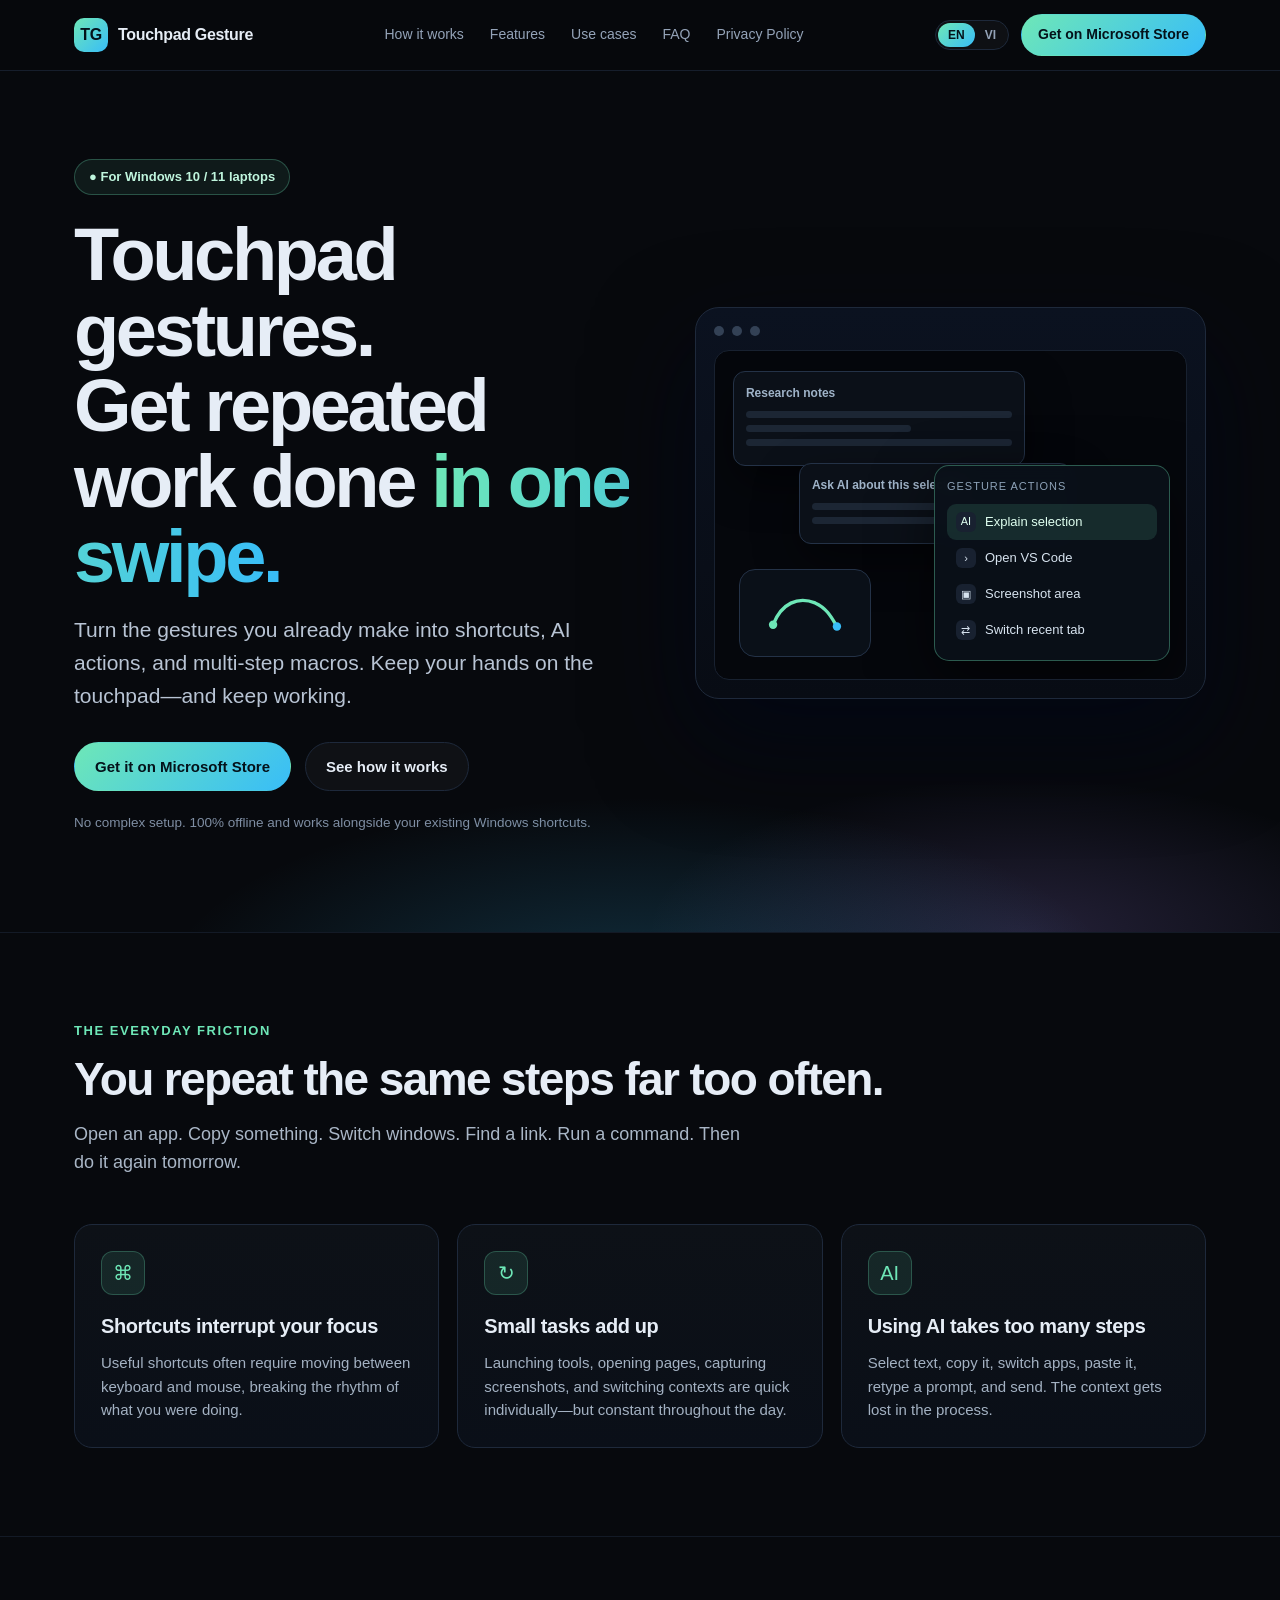
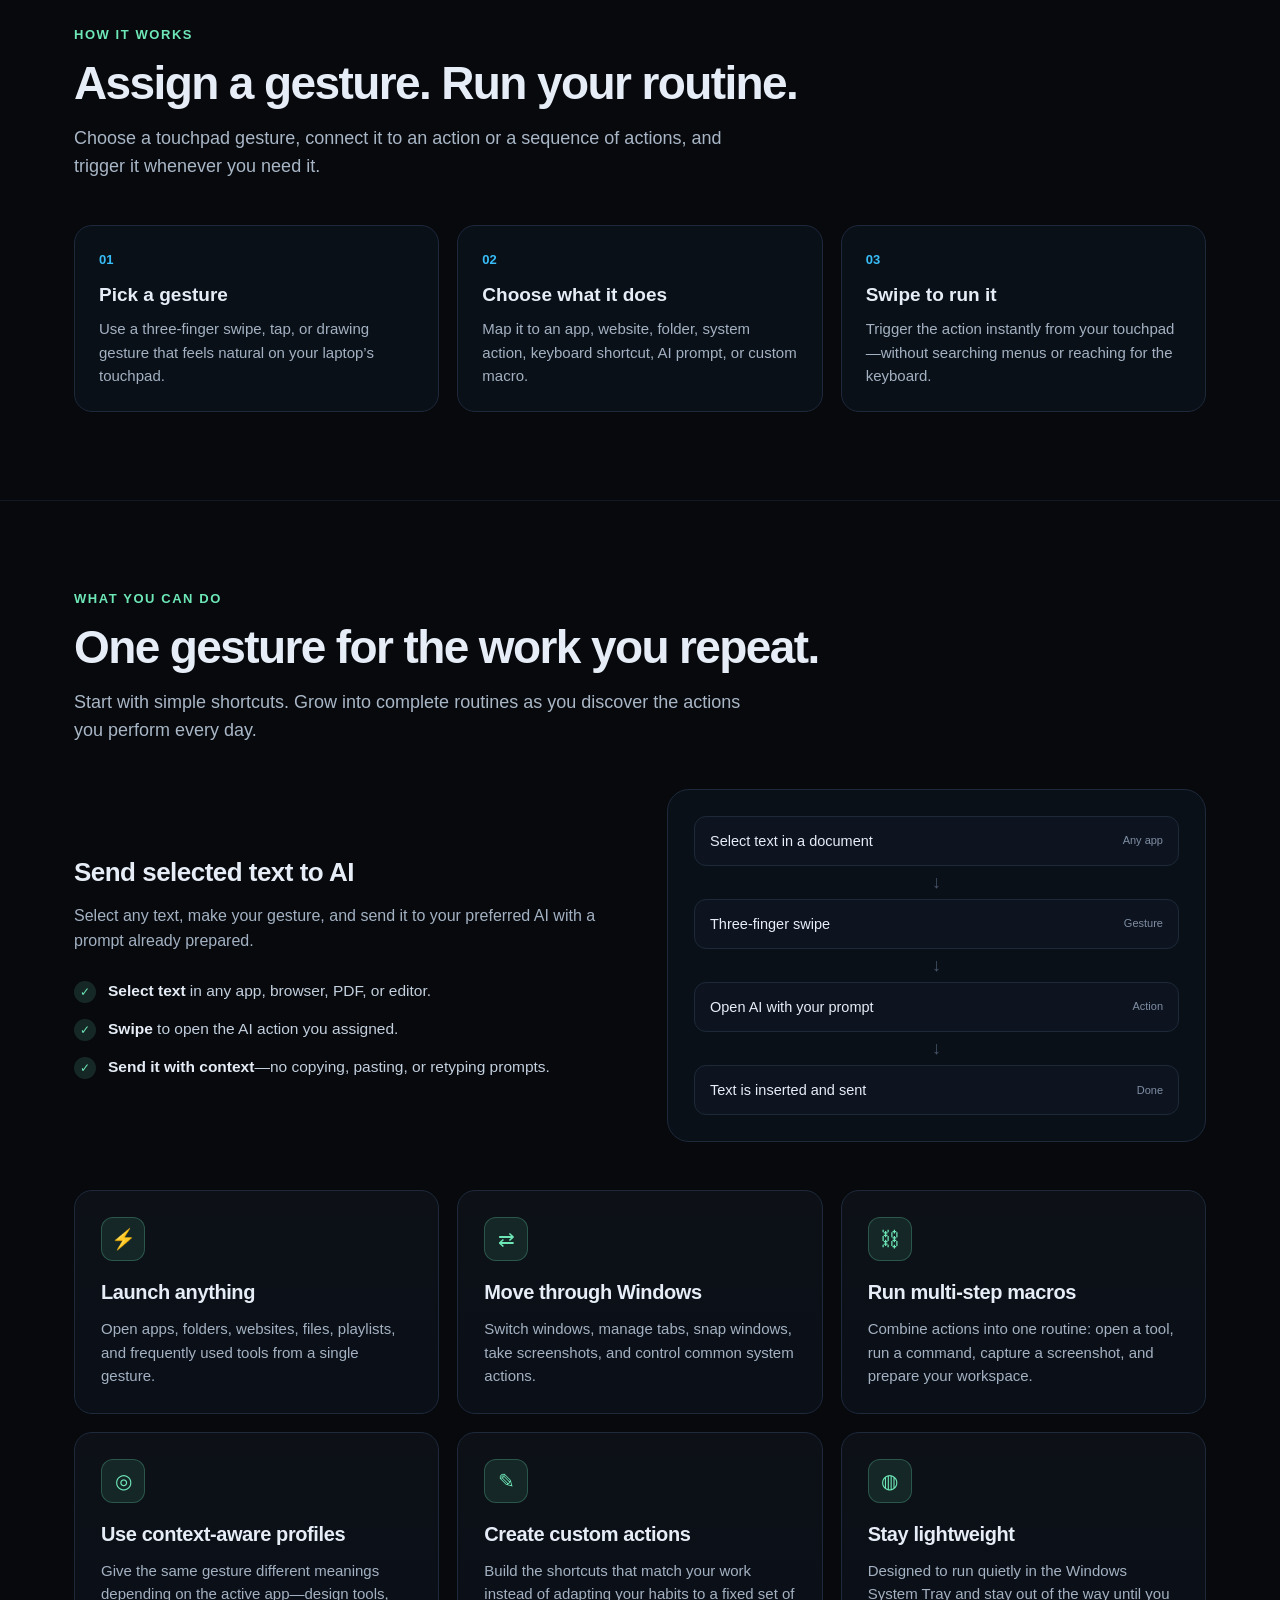
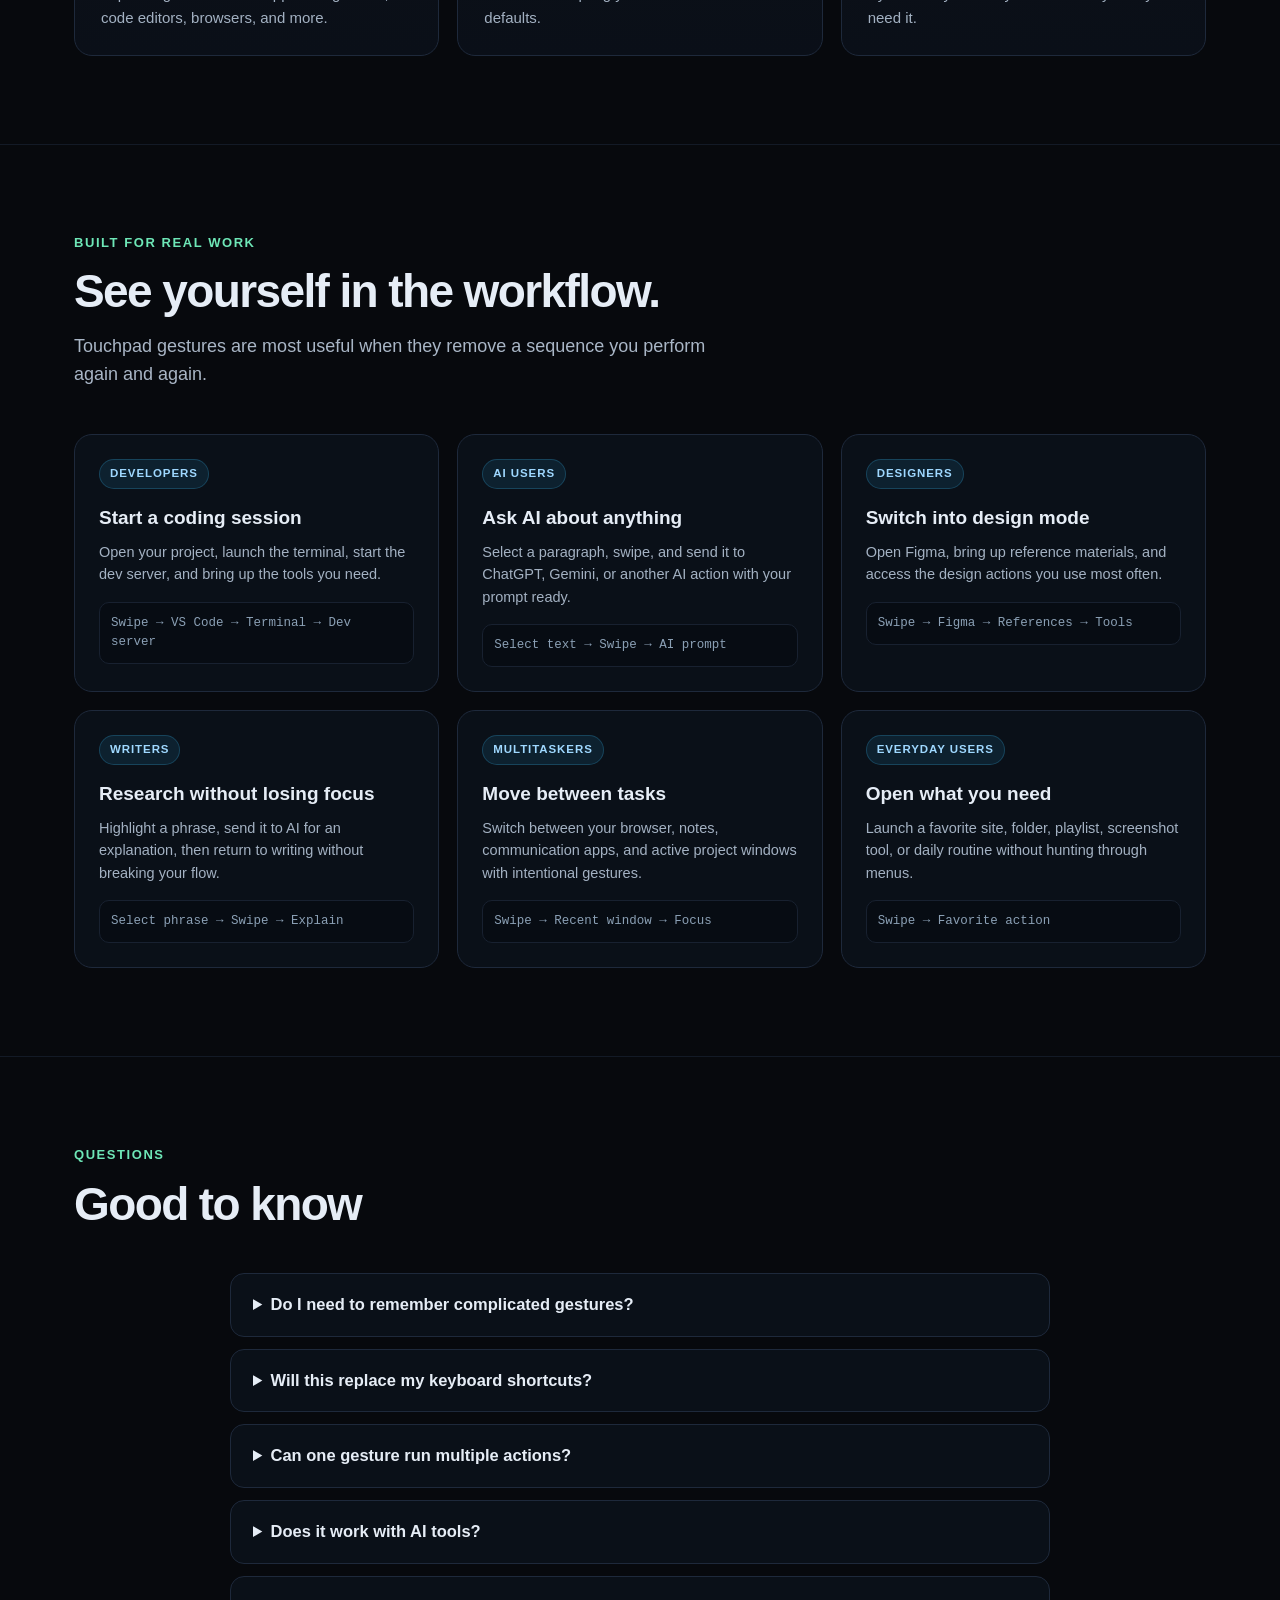
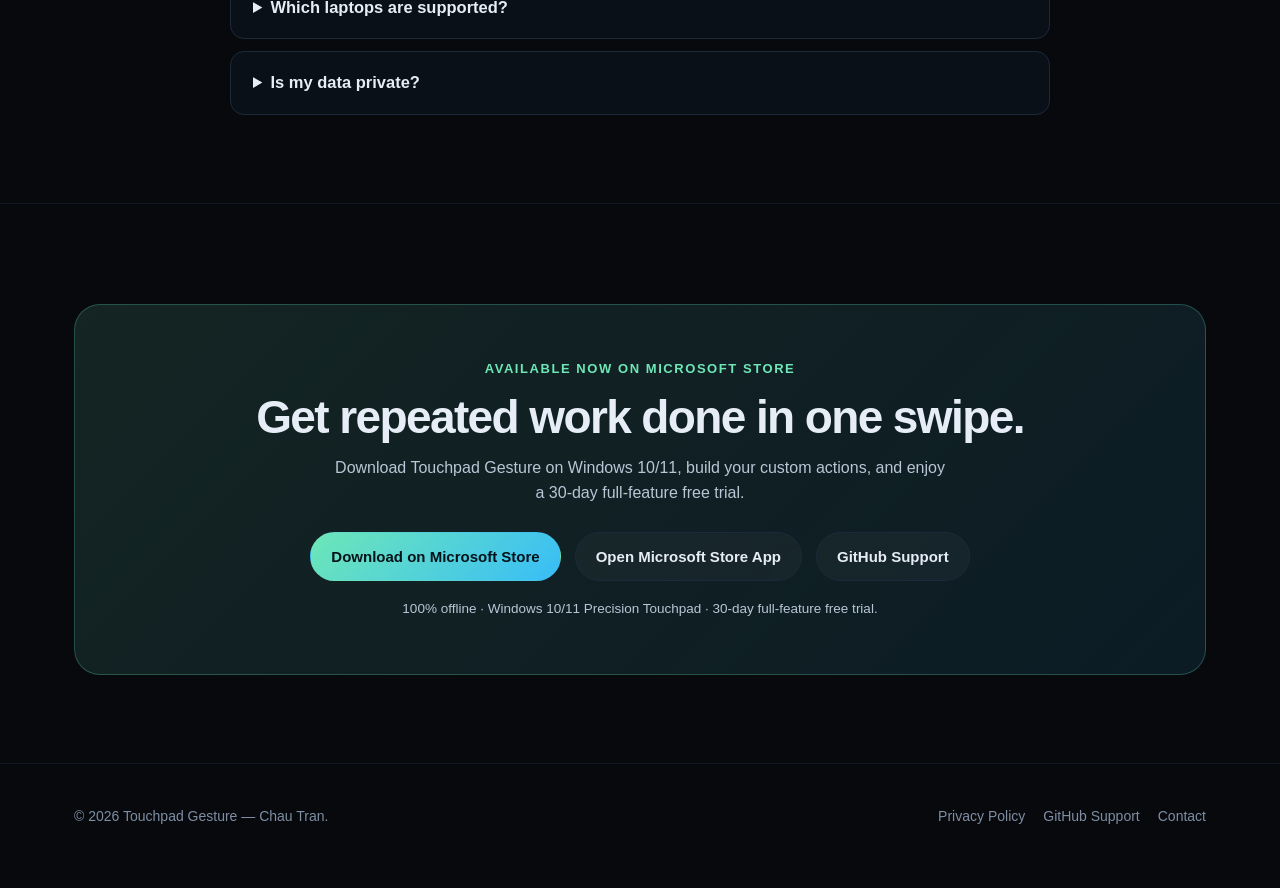
==== commit 4ceb0f5e: "feat(site): point landing page CTAs directly to Microsoft Store (9NSWQRGSGVLM)" ====
--- a/index.html
+++ b/index.html
@@ -24,7 +24,7 @@
         <button type="button" class="lang-btn" data-lang="en">EN</button>
         <button type="button" class="lang-btn" data-lang="vi">VI</button>
       </div>
-      <a class="btn btn-primary btn-sm" href="#early-access" data-i18n="nav_cta">Get early access</a>
+      <a class="btn btn-primary btn-sm" href="https://apps.microsoft.com/detail/9NSWQRGSGVLM" target="_blank" rel="noopener noreferrer" data-i18n="nav_cta">Get on Microsoft Store</a>
     </div>
   </div>
 </header>
@@ -39,7 +39,7 @@
       <h1 data-i18n-html="hero_title_html">Touchpad gestures.<br>Get repeated work done <span class="accent">in one swipe.</span></h1>
       <p class="sub" data-i18n="hero_sub">Turn the gestures you already make into shortcuts, AI actions, and multi-step macros. Keep your hands on the touchpad—and keep working.</p>
       <div class="hero-ctas">
-        <a class="btn btn-primary" href="#early-access" data-i18n="hero_cta_primary">Get early access</a>
+        <a class="btn btn-primary" href="https://apps.microsoft.com/detail/9NSWQRGSGVLM" target="_blank" rel="noopener noreferrer" data-i18n="hero_cta_primary">Get it on Microsoft Store</a>
         <a class="btn btn-ghost" href="#how" data-i18n="hero_cta_secondary">See how it works</a>
       </div>
       <p class="trust" data-i18n="hero_trust">No complex setup. 100% offline and works alongside your existing Windows shortcuts.</p>
@@ -271,14 +271,15 @@
 <section class="section" id="early-access">
   <div class="container">
     <div class="cta-box">
-      <div class="eyebrow" data-i18n="cta_eyebrow">Early access · Microsoft Store coming soon</div>
+      <div class="eyebrow" data-i18n="cta_eyebrow">Available now on Microsoft Store</div>
       <h2 data-i18n="cta_title">Get repeated work done in one swipe.</h2>
-      <p data-i18n="cta_desc">Try Touchpad Gesture on Windows 10/11, build your first custom actions, and help shape the workflows that matter most.</p>
+      <p data-i18n="cta_desc">Download Touchpad Gesture on Windows 10/11, build your custom actions, and enjoy a 30-day full-feature free trial.</p>
       <div class="cta-actions">
-        <a class="btn btn-primary" href="mailto:chautnus@gmail.com?subject=Touchpad%20Gesture%20Early%20Access" data-i18n="cta_btn_primary">Request early access</a>
+        <a class="btn btn-primary" href="https://apps.microsoft.com/detail/9NSWQRGSGVLM" target="_blank" rel="noopener noreferrer" data-i18n="cta_btn_primary">Download on Microsoft Store</a>
+        <a class="btn btn-ghost" href="ms-windows-store://pdp/?productid=9NSWQRGSGVLM" data-i18n="cta_btn_open_store_app">Open Microsoft Store App</a>
         <a class="btn btn-ghost" href="https://github.com/chautnus/touchpad-gesture-site/issues" target="_blank" rel="noopener noreferrer" data-i18n="cta_btn_secondary">GitHub Support</a>
       </div>
-      <p class="trust" data-i18n="cta_trust">100% offline · Windows 10/11 Precision Touchpad · No credit card required.</p>
+      <p class="trust" data-i18n="cta_trust">100% offline · Windows 10/11 Precision Touchpad · 30-day full-feature free trial.</p>
     </div>
   </div>
 </section>
